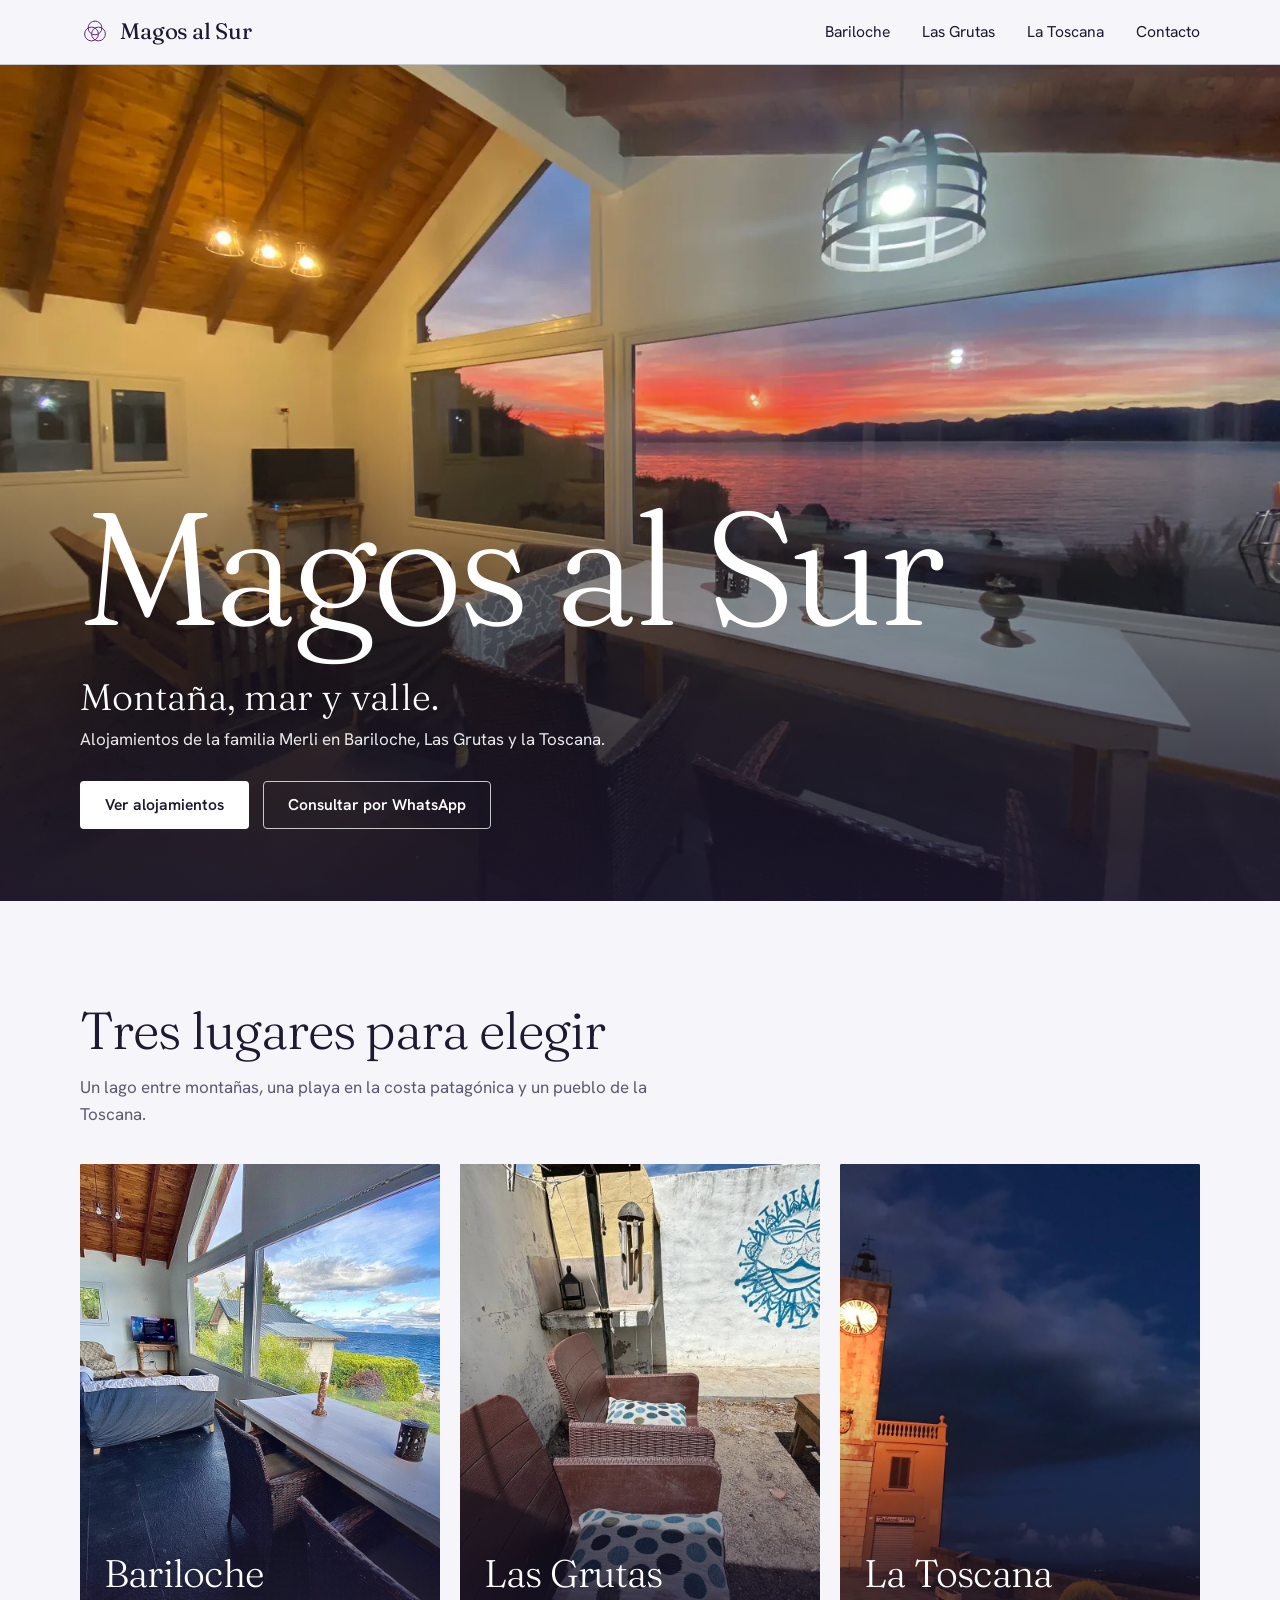
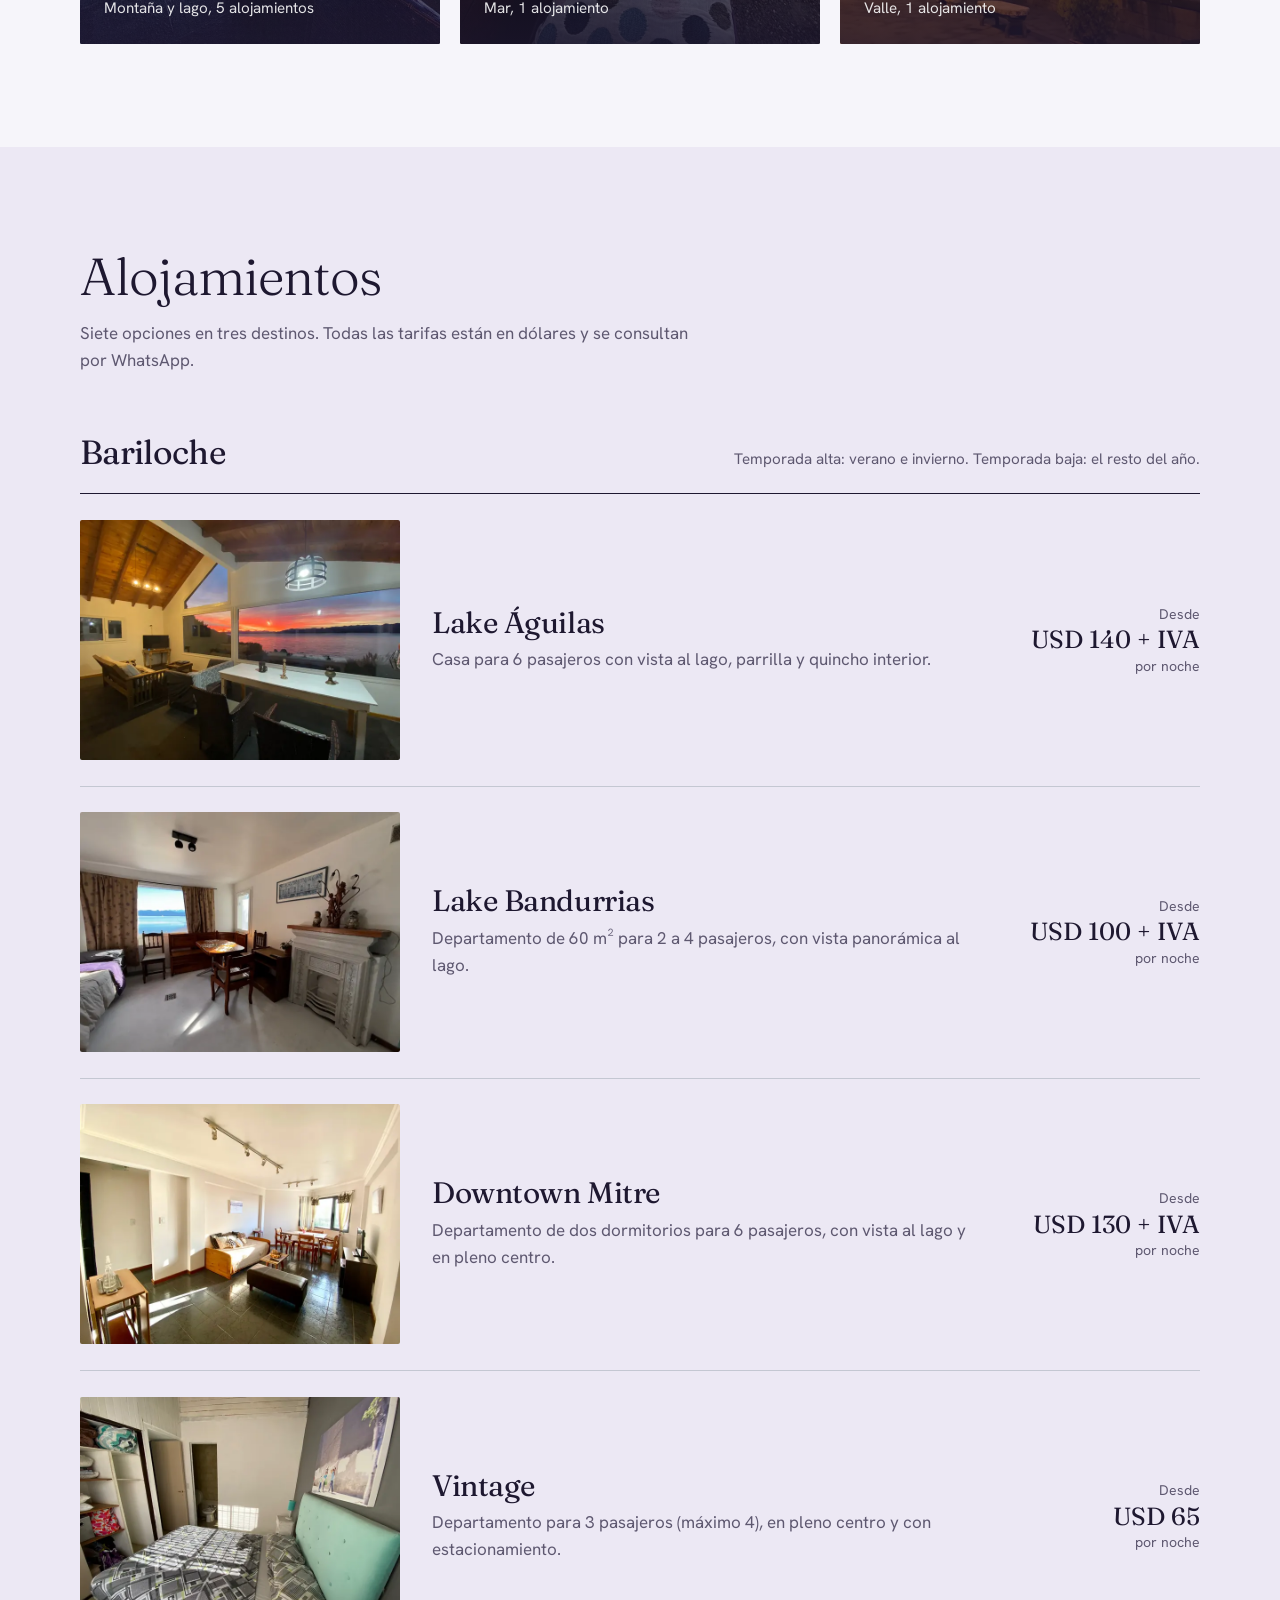
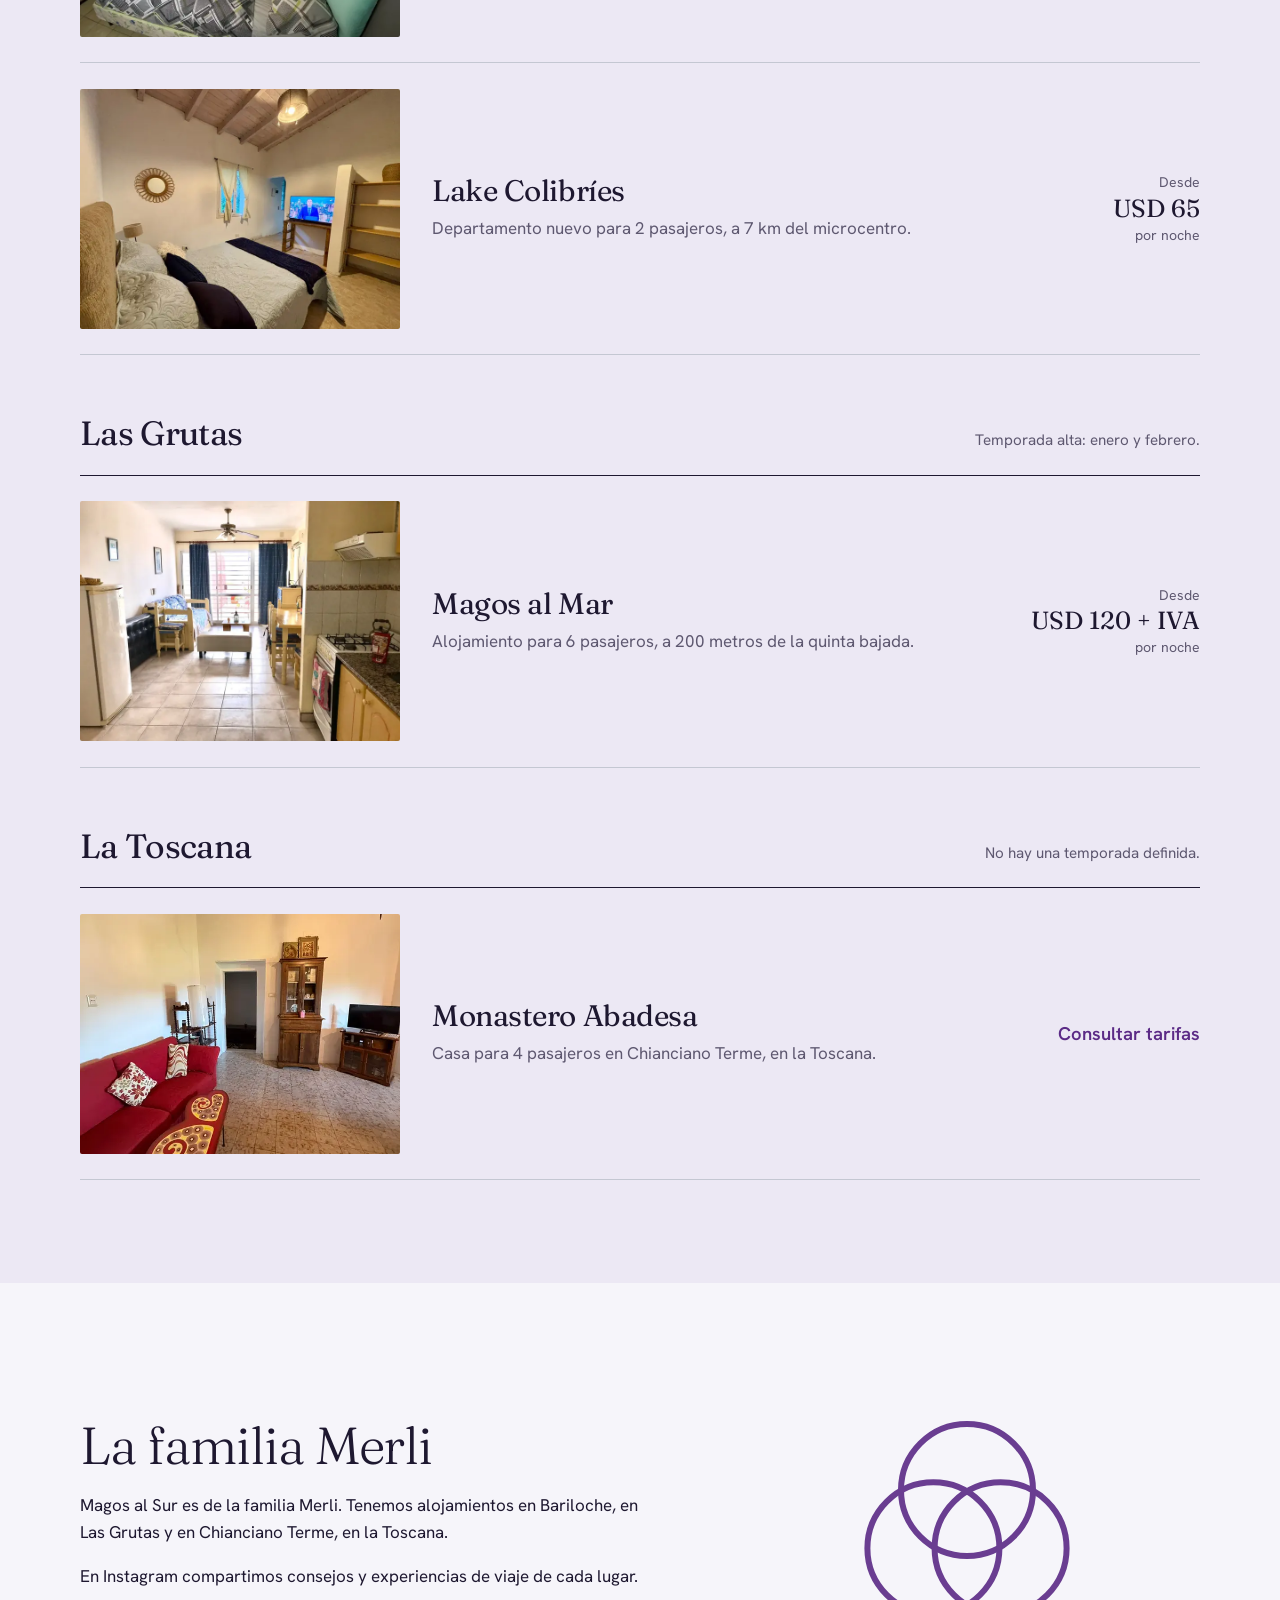
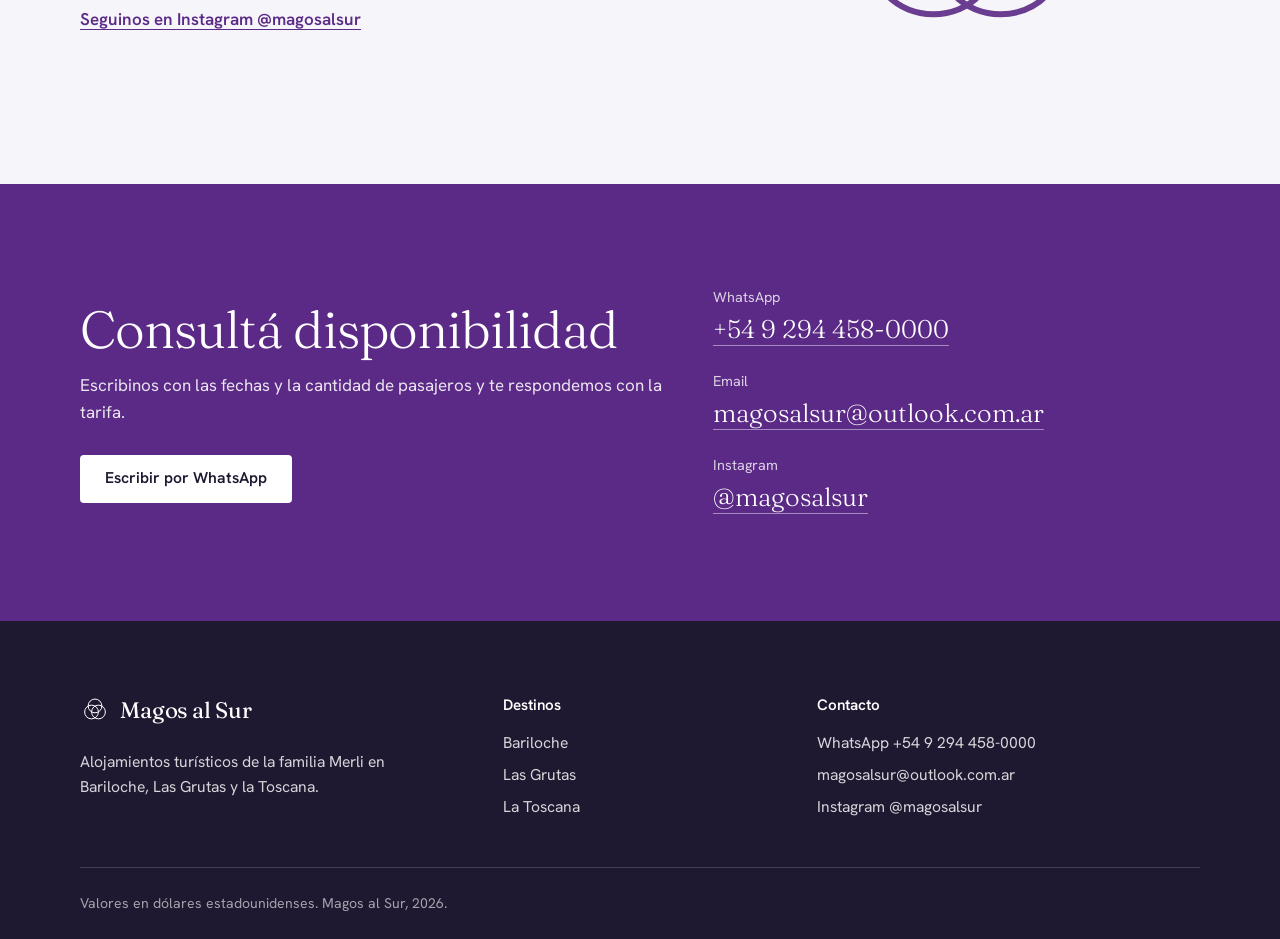
==== index.html @ 8225b398 "Datos" ====
<!doctype html>
<html lang="es-AR">
<head>
<meta charset="utf-8">
<meta name="viewport" content="width=device-width, initial-scale=1">
<title>Magos al Sur: alojamientos en Bariloche, Las Grutas y la Toscana</title>
<meta name="description" content="Alojamientos turísticos de la familia Merli en Bariloche, Las Grutas y la Toscana. Montaña, mar y valle.">
<meta property="og:type" content="website">
<meta property="og:locale" content="es_AR">
<meta property="og:site_name" content="Magos al Sur">
<meta property="og:title" content="Magos al Sur: alojamientos en Bariloche, Las Grutas y la Toscana">
<meta property="og:description" content="Alojamientos turísticos de la familia Merli en Bariloche, Las Grutas y la Toscana. Montaña, mar y valle.">
<meta name="theme-color" content="#5B2A86">
<link rel="icon" href="favicon.svg" type="image/svg+xml">
<link rel="preload" href="assets/fonts/fraunces-latin-wght-normal.woff2" as="font" type="font/woff2" crossorigin>
<link rel="preload" href="assets/fonts/hanken-grotesk-latin-wght-normal.woff2" as="font" type="font/woff2" crossorigin>
<link rel="stylesheet" href="styles.css">
<script type="application/ld+json">{"@context": "https://schema.org", "@type": "LodgingBusiness", "name": "Magos al Sur", "description": "Alojamientos turísticos de la familia Merli en Bariloche, Las Grutas y la Toscana.", "email": "magosalsur@outlook.com.ar", "telephone": "+5492944580000", "sameAs": ["https://www.instagram.com/magosalsur/"]}</script>
</head>
<body>
<a class="skip" href="#contenido">Ir al contenido</a>
<header class="site-header">
  <div class="wrap site-header__bar">
    <a class="brand" href="index.html" aria-label="Magos al Sur, inicio"><svg class="ring" width="30" height="30" viewBox="0 0 48 48" fill="none" stroke="currentColor" stroke-width="1.6" aria-hidden="true"><circle cx="24" cy="17.5" r="11"/><circle cx="29.6" cy="27.2" r="11"/><circle cx="18.4" cy="27.2" r="11"/></svg><span>Magos al Sur</span></a>
    <button class="nav-toggle" type="button" aria-expanded="false" aria-controls="menu">Menú</button>
    <nav class="nav" id="menu" aria-label="Principal"><ul><li><a href="bariloche.html">Bariloche</a></li><li><a href="las-grutas.html">Las Grutas</a></li><li><a href="la-toscana.html">La Toscana</a></li><li><a href="index.html#contacto">Contacto</a></li></ul></nav>
  </div>
</header>
<main id="contenido">

<section class="hero" aria-label="Magos al Sur">
  <img src="assets/img/aguilas-2.webp" width="1600" height="1200" alt="Atardecer rojo sobre el lago desde el living de Lake Águilas" class="hero__img" style="object-position:50% 62%" fetchpriority="high" decoding="async">
  <div class="wrap hero__inner">
    <h1 class="hero__title">Magos al Sur</h1>
    <p class="hero__tagline">Montaña, mar y valle.</p>
    <p class="hero__sub">Alojamientos de la familia Merli en Bariloche, Las Grutas y la Toscana.</p>
    <div class="hero__actions">
      <a class="btn btn--light" href="#alojamientos">Ver alojamientos</a>
      <a class="btn btn--outline-light" href="https://wa.me/5492944580000?text=Hola%21%20Quisiera%20consultar%20disponibilidad." rel="noopener">Consultar por WhatsApp</a>
    </div>
  </div>
</section>

<section class="section" id="destinos">
  <div class="wrap">
    <h2>Tres lugares para elegir</h2>
    <p class="section__lede">Un lago entre montañas, una playa en la costa patagónica y un pueblo de la Toscana.</p>
    <div class="places">
        <a class="place" href="bariloche.html">
          <img src="assets/img/aguilas-1.webp" width="1600" height="1200" alt="Living de Lake Águilas con ventanal sobre el lago Nahuel Huapi" class="place__img" style="object-position:50% 50%" loading="lazy" decoding="async">
          <span class="place__body">
            <span class="place__name">Bariloche</span>
            <span class="place__tag">Montaña y lago, 5 alojamientos</span>
          </span>
        </a>
        <a class="place" href="las-grutas.html">
          <img src="assets/img/grutas-5.webp" width="1600" height="1200" alt="Patio con sillones, bancos de madera y un sol pintado en la pared" class="place__img" style="object-position:50% 40%" loading="lazy" decoding="async">
          <span class="place__body">
            <span class="place__name">Las Grutas</span>
            <span class="place__tag">Mar, 1 alojamiento</span>
          </span>
        </a>
        <a class="place" href="la-toscana.html">
          <img src="assets/img/monastero-2.webp" width="1600" height="1200" alt="Torre del reloj iluminada al anochecer en Chianciano Terme" class="place__img" style="object-position:50% 45%" loading="lazy" decoding="async">
          <span class="place__body">
            <span class="place__name">La Toscana</span>
            <span class="place__tag">Valle, 1 alojamiento</span>
          </span>
        </a>
    </div>
  </div>
</section>

<section class="section section--tint" id="alojamientos">
  <div class="wrap">
    <h2>Alojamientos</h2>
    <p class="section__lede">Siete opciones en tres destinos. Todas las tarifas están en dólares y se consultan por WhatsApp.</p>
    
      <div class="group">
        <div class="group__head">
          <h3><a href="bariloche.html">Bariloche</a></h3>
          <p>Temporada alta: verano e invierno. Temporada baja: el resto del año.</p>
        </div>
        <div class="stays">
        <a class="stay" href="alojamientos/lake-aguilas.html">
          <span class="stay__media"><img src="assets/img/aguilas-2-sm.webp" width="720" height="540" alt="Atardecer rojo sobre el lago visto desde el living" class="stay__img" style="object-position:50% 55%" loading="lazy" decoding="async"></span>
          <span class="stay__text">
            <span class="stay__name">Lake Águilas</span>
            <span class="stay__summary">Casa para 6 pasajeros con vista al lago, parrilla y quincho interior.</span>
          </span>
          <span class="stay__price"><span class="stay__from">Desde</span><span class="stay__amount">USD 140 + IVA</span><span class="stay__unit">por noche</span></span>
        </a>
        <a class="stay" href="alojamientos/lake-bandurrias.html">
          <span class="stay__media"><img src="assets/img/bandurrias-2-sm.webp" width="720" height="540" alt="Living con vista al lago, banco esquinero, mesa y hogar" class="stay__img" style="object-position:50% 50%" loading="lazy" decoding="async"></span>
          <span class="stay__text">
            <span class="stay__name">Lake Bandurrias</span>
            <span class="stay__summary">Departamento de 60 m² para 2 a 4 pasajeros, con vista panorámica al lago.</span>
          </span>
          <span class="stay__price"><span class="stay__from">Desde</span><span class="stay__amount">USD 100 + IVA</span><span class="stay__unit">por noche</span></span>
        </a>
        <a class="stay" href="alojamientos/downtown-mitre.html">
          <span class="stay__media"><img src="assets/img/mitre-1-sm.webp" width="720" height="540" alt="Living comedor luminoso con sillón cama y mesa con sillas" class="stay__img" style="object-position:50% 55%" loading="lazy" decoding="async"></span>
          <span class="stay__text">
            <span class="stay__name">Downtown Mitre</span>
            <span class="stay__summary">Departamento de dos dormitorios para 6 pasajeros, con vista al lago y en pleno centro.</span>
          </span>
          <span class="stay__price"><span class="stay__from">Desde</span><span class="stay__amount">USD 130 + IVA</span><span class="stay__unit">por noche</span></span>
        </a>
        <a class="stay" href="alojamientos/vintage.html">
          <span class="stay__media"><img src="assets/img/vintage-2-sm.webp" width="720" height="540" alt="Dormitorio matrimonial con cabecera verde agua" class="stay__img" style="object-position:50% 55%" loading="lazy" decoding="async"></span>
          <span class="stay__text">
            <span class="stay__name">Vintage</span>
            <span class="stay__summary">Departamento para 3 pasajeros (máximo 4), en pleno centro y con estacionamiento.</span>
          </span>
          <span class="stay__price"><span class="stay__from">Desde</span><span class="stay__amount">USD 65</span><span class="stay__unit">por noche</span></span>
        </a>
        <a class="stay" href="alojamientos/lake-colibries.html">
          <span class="stay__media"><img src="assets/img/colibries-1-sm.webp" width="720" height="540" alt="Dormitorio con cama doble, televisor y estantes" class="stay__img" style="object-position:50% 55%" loading="lazy" decoding="async"></span>
          <span class="stay__text">
            <span class="stay__name">Lake Colibríes</span>
            <span class="stay__summary">Departamento nuevo para 2 pasajeros, a 7 km del microcentro.</span>
          </span>
          <span class="stay__price"><span class="stay__from">Desde</span><span class="stay__amount">USD 65</span><span class="stay__unit">por noche</span></span>
        </a>
        </div>
      </div>
      <div class="group">
        <div class="group__head">
          <h3><a href="las-grutas.html">Las Grutas</a></h3>
          <p>Temporada alta: enero y febrero.</p>
        </div>
        <div class="stays">
        <a class="stay" href="alojamientos/magos-al-mar.html">
          <span class="stay__media"><img src="assets/img/grutas-1-sm.webp" width="720" height="540" alt="Cocina comedor y living con ventanal y ventilador de techo" class="stay__img" style="object-position:50% 55%" loading="lazy" decoding="async"></span>
          <span class="stay__text">
            <span class="stay__name">Magos al Mar</span>
            <span class="stay__summary">Alojamiento para 6 pasajeros, a 200 metros de la quinta bajada.</span>
          </span>
          <span class="stay__price"><span class="stay__from">Desde</span><span class="stay__amount">USD 120 + IVA</span><span class="stay__unit">por noche</span></span>
        </a>
        </div>
      </div>
      <div class="group">
        <div class="group__head">
          <h3><a href="la-toscana.html">La Toscana</a></h3>
          <p>No hay una temporada definida.</p>
        </div>
        <div class="stays">
        <a class="stay" href="alojamientos/monastero-abadesa.html">
          <span class="stay__media"><img src="assets/img/monastero-3-sm.webp" width="540" height="720" alt="Living con vigas de madera y sillón rojo" class="stay__img" style="object-position:50% 55%" loading="lazy" decoding="async"></span>
          <span class="stay__text">
            <span class="stay__name">Monastero Abadesa</span>
            <span class="stay__summary">Casa para 4 pasajeros en Chianciano Terme, en la Toscana.</span>
          </span>
          <span class="stay__price"><span class="stay__amount stay__amount--ask">Consultar tarifas</span></span>
        </a>
        </div>
      </div>
  </div>
</section>

<section class="section" id="familia">
  <div class="wrap family">
    <div>
      <h2>La familia Merli</h2>
      <p>Magos al Sur es de la familia Merli. Tenemos alojamientos en Bariloche, en Las Grutas y en Chianciano Terme, en la Toscana.</p>
      <p>En Instagram compartimos consejos y experiencias de viaje de cada lugar.</p>
      <p><a class="link" href="https://www.instagram.com/magosalsur/" rel="noopener" target="_blank">Seguinos en Instagram @magosalsur</a></p>
    </div>
    <div class="family__mark"><svg class="ring" width="220" height="220" viewBox="0 0 48 48" fill="none" stroke="currentColor" stroke-width="1.6" aria-hidden="true"><circle cx="24" cy="17.5" r="11"/><circle cx="29.6" cy="27.2" r="11"/><circle cx="18.4" cy="27.2" r="11"/></svg></div>
  </div>
</section>

<section class="section section--violet" id="contacto">
  <div class="wrap contact">
    <div>
      <h2>Consultá disponibilidad</h2>
      <p class="section__lede">Escribinos con las fechas y la cantidad de pasajeros y te respondemos con la tarifa.</p>
      <a class="btn btn--light" href="https://wa.me/5492944580000?text=Hola%21%20Quisiera%20consultar%20disponibilidad." rel="noopener">Escribir por WhatsApp</a>
    </div>
    <dl class="contact__list">
      <div><dt>WhatsApp</dt><dd><a href="https://wa.me/5492944580000?text=Hola%21%20Quisiera%20hacer%20una%20consulta." rel="noopener">+54 9 294 458-0000</a></dd></div>
      <div><dt>Email</dt><dd><a href="mailto:magosalsur@outlook.com.ar">magosalsur@outlook.com.ar</a></dd></div>
      <div><dt>Instagram</dt><dd><a href="https://www.instagram.com/magosalsur/" rel="noopener" target="_blank">@magosalsur</a></dd></div>
    </dl>
  </div>
</section>

</main>
<footer class="site-footer">
  <div class="wrap site-footer__grid">
    <div class="site-footer__brand">
      <span class="brand brand--footer"><svg class="ring" width="30" height="30" viewBox="0 0 48 48" fill="none" stroke="currentColor" stroke-width="1.6" aria-hidden="true"><circle cx="24" cy="17.5" r="11"/><circle cx="29.6" cy="27.2" r="11"/><circle cx="18.4" cy="27.2" r="11"/></svg><span>Magos al Sur</span></span>
      <p>Alojamientos turísticos de la familia Merli en Bariloche, Las Grutas y la Toscana.</p>
    </div>
    <div>
      <h2 class="site-footer__title">Destinos</h2>
      <ul class="plain"><li><a href="bariloche.html">Bariloche</a></li><li><a href="las-grutas.html">Las Grutas</a></li><li><a href="la-toscana.html">La Toscana</a></li></ul>
    </div>
    <div>
      <h2 class="site-footer__title">Contacto</h2>
      <ul class="plain">
        <li><a href="https://wa.me/5492944580000?text=Hola%21%20Quisiera%20hacer%20una%20consulta." rel="noopener">WhatsApp +54 9 294 458-0000</a></li>
        <li><a href="mailto:magosalsur@outlook.com.ar">magosalsur@outlook.com.ar</a></li>
        <li><a href="https://www.instagram.com/magosalsur/" rel="noopener" target="_blank">Instagram @magosalsur</a></li>
      </ul>
    </div>
  </div>
  <div class="wrap"><p class="site-footer__legal">Valores en dólares estadounidenses. Magos al Sur, 2026.</p></div>
</footer>
<script src="script.js" defer></script>
</body>
</html>
---- styles.css ----
/* Magos al Sur — estilos
   Un solo lugar para cambiar la marca: las variables de :root. */

@font-face {
  font-family: "Fraunces";
  src: url("assets/fonts/fraunces-latin-wght-normal.woff2") format("woff2");
  font-weight: 100 900;
  font-style: normal;
  font-display: swap;
}
@font-face {
  font-family: "Hanken Grotesk";
  src: url("assets/fonts/hanken-grotesk-latin-wght-normal.woff2") format("woff2");
  font-weight: 100 900;
  font-style: normal;
  font-display: swap;
}

:root {
  --paper: #f6f5fa;
  --ink: #1e1830;
  --muted: #5e5870;
  --violet: #5b2a86;
  --violet-deep: #43206a;
  --silver: #c4c7d2;
  --lilac: #ece8f4;

  --serif: "Fraunces", Georgia, "Times New Roman", serif;
  --sans: "Hanken Grotesk", system-ui, -apple-system, "Segoe UI", sans-serif;

  --gutter: clamp(1.25rem, 4vw, 3rem);
  --max: 76rem;
  --header: 4rem;
}

*, *::before, *::after { box-sizing: border-box; }
html { scroll-behavior: smooth; -webkit-text-size-adjust: 100%; }
body {
  margin: 0;
  background: var(--paper);
  color: var(--ink);
  font-family: var(--sans);
  font-size: 1.0625rem;
  line-height: 1.6;
  -webkit-font-smoothing: antialiased;
}
img { display: block; max-width: 100%; height: auto; }
a { color: inherit; }
ul { margin: 0; padding: 0; }
:focus-visible { outline: 3px solid var(--violet); outline-offset: 3px; }
.section--violet :focus-visible, .hero :focus-visible, .site-footer :focus-visible { outline-color: #fff; }

.wrap { width: 100%; max-width: var(--max); margin-inline: auto; padding-inline: var(--gutter); }
.skip { position: absolute; left: -999px; top: 0; background: var(--ink); color: #fff; padding: .75rem 1rem; z-index: 100; }
.skip:focus { left: 0; }
.plain { list-style: none; }

/* ------------------------------------------------------------ cabecera */
.site-header {
  position: sticky; top: 0; z-index: 20;
  background: var(--paper);
  border-bottom: 1px solid var(--silver);
}
.site-header__bar { height: var(--header); display: flex; align-items: center; justify-content: space-between; gap: 1.5rem; }
.brand {
  display: inline-flex; align-items: center; gap: .65rem;
  color: var(--violet); text-decoration: none;
  font-family: var(--serif); font-size: 1.4rem; font-weight: 400; letter-spacing: -.01em;
}
.brand span { color: var(--ink); }
.brand--footer { color: #fff; }
.brand--footer span { color: #fff; }
.nav ul { list-style: none; display: flex; gap: 2rem; }
.nav a { text-decoration: none; font-size: .98rem; padding-block: .4rem; border-bottom: 2px solid transparent; }
.nav a:hover { border-bottom-color: var(--violet); }
.nav a[aria-current="page"] { border-bottom-color: var(--violet); }
.nav-toggle {
  display: none; font: inherit; font-size: .95rem; font-weight: 600;
  background: none; border: 1.5px solid var(--ink); color: var(--ink);
  padding: .4rem .9rem; border-radius: 4px; cursor: pointer;
}

/* ------------------------------------------------------------- botones */
.btn {
  display: inline-flex; align-items: center; justify-content: center;
  padding: .85rem 1.5rem; border-radius: 4px;
  font-family: var(--sans); font-size: .98rem; font-weight: 600; line-height: 1.2;
  text-decoration: none; border: 1.5px solid transparent; cursor: pointer; text-align: center;
}
.btn--primary { background: var(--violet); color: #fff; }
.btn--primary:hover { background: var(--violet-deep); }
.btn--light { background: #fff; color: var(--ink); }
.btn--light:hover { background: var(--lilac); }
.btn--outline-light { border-color: rgba(255, 255, 255, .75); color: #fff; }
.btn--outline-light:hover { background: rgba(255, 255, 255, .14); }
.btn--outline { border-color: var(--ink); color: var(--ink); }
.btn--outline:hover { background: var(--lilac); }
.btn--block { display: flex; width: 100%; }
.link { color: var(--violet); font-weight: 600; text-underline-offset: .25em; }
.link:hover { color: var(--violet-deep); }

/* ---------------------------------------------------------------- hero */
.hero { position: relative; height: calc(100svh - var(--header)); min-height: 34rem; max-height: 58rem; background: var(--ink); overflow: hidden; }
.hero__img { position: absolute; inset: 0; width: 100%; height: 100%; object-fit: cover; }
.hero::after { content: ""; position: absolute; inset: 0; background: linear-gradient(to top, rgba(30, 24, 48, .82) 0%, rgba(30, 24, 48, .35) 38%, rgba(30, 24, 48, 0) 65%); }
.hero__inner { position: relative; z-index: 1; height: 100%; display: flex; flex-direction: column; justify-content: flex-end; padding-bottom: clamp(2rem, 6vw, 4.5rem); color: #fff; }
.hero__title { margin: 0; font-family: var(--serif); font-weight: 300; font-size: clamp(3.4rem, 12.5vw, 10.5rem); line-height: .9; letter-spacing: -.035em; }
.hero__tagline { margin: 2.25rem 0 .5rem; font-family: var(--serif); font-weight: 300; font-size: clamp(1.45rem, 3.2vw, 2.3rem); line-height: 1.15; }
.hero__sub { margin: 0; max-width: 34rem; color: rgba(255, 255, 255, .9); }
.hero__actions { display: flex; flex-wrap: wrap; gap: .85rem; margin-top: 1.75rem; }

/* ------------------------------------------------------------ secciones */
.section { padding-block: clamp(3.5rem, 8vw, 6.5rem); }
.section--tight { padding-block: clamp(2.25rem, 5vw, 3.75rem); }
.section--tint { background: var(--lilac); }
.section--violet { background: var(--violet); color: #fff; }
h1, h2, h3 { font-family: var(--serif); font-weight: 300; letter-spacing: -.02em; }
.section h2, .detail h2, .aside h2 { margin: 0 0 1rem; font-size: clamp(2rem, 4.5vw, 3.25rem); line-height: 1.05; }
.section__lede { max-width: 38rem; margin: 0 0 1.75rem; color: var(--muted); }
.section--violet .section__lede { color: rgba(255, 255, 255, .88); }

/* -------------------------------------------------------------- lugares */
.places { display: grid; grid-template-columns: repeat(3, 1fr); gap: 1.25rem; margin-top: 2.25rem; }
.place { position: relative; display: block; aspect-ratio: 3 / 4; overflow: hidden; border-radius: 2px; color: #fff; text-decoration: none; background: var(--ink); isolation: isolate; }
.place__img { position: absolute; inset: 0; width: 100%; height: 100%; object-fit: cover; }
.place::after { content: ""; position: absolute; inset: 0; z-index: 0; background: linear-gradient(to top, rgba(30, 24, 48, .8) 0%, rgba(30, 24, 48, 0) 55%); }
.place__body { position: absolute; z-index: 1; left: 0; right: 0; bottom: 0; padding: 1.5rem; display: grid; gap: .15rem; }
.place__name { font-family: var(--serif); font-size: clamp(1.75rem, 3vw, 2.4rem); font-weight: 300; letter-spacing: -.02em; line-height: 1.05; }
.place__tag { font-size: .95rem; color: rgba(255, 255, 255, .88); }
.place:hover .place__name { text-decoration: underline; text-underline-offset: .18em; text-decoration-thickness: 1px; }

/* --------------------------------------------------------- alojamientos */
.group { margin-top: 3.25rem; }
.group__head { display: flex; flex-wrap: wrap; align-items: baseline; justify-content: space-between; gap: .35rem 1.5rem; padding-bottom: .85rem; border-bottom: 1.5px solid var(--ink); }
.group__head h3 { margin: 0; font-size: clamp(1.6rem, 3vw, 2.1rem); font-weight: 400; }
.group__head h3 a { text-decoration: none; }
.group__head h3 a:hover { text-decoration: underline; text-underline-offset: .2em; }
.group__head p { margin: 0; color: var(--muted); font-size: .95rem; }

.stays > .stay { border-bottom: 1px solid var(--silver); }
.stay { display: grid; grid-template-columns: minmax(0, 20rem) minmax(0, 1fr) auto; gap: 2rem; align-items: center; padding-block: 1.6rem; text-decoration: none; }
.stay__media { display: block; overflow: hidden; border-radius: 2px; }
.stay__img { width: 100%; aspect-ratio: 4 / 3; object-fit: cover; }
.stay__text { display: grid; gap: .45rem; }
.stay__name { font-family: var(--serif); font-size: clamp(1.45rem, 2.6vw, 1.85rem); font-weight: 400; letter-spacing: -.015em; line-height: 1.1; }
.stay:hover .stay__name { color: var(--violet); text-decoration: underline; text-underline-offset: .18em; text-decoration-thickness: 1px; }
.stay__summary { color: var(--muted); max-width: 34rem; }
.stay__price { display: grid; justify-items: end; text-align: right; min-width: 9.5rem; }
.stay__from, .stay__unit { font-size: .88rem; color: var(--muted); }
.stay__amount { font-family: var(--serif); font-size: 1.55rem; font-weight: 400; line-height: 1.2; }
.stay__amount--ask { font-size: 1.15rem; font-family: var(--sans); font-weight: 600; color: var(--violet); }

/* ------------------------------------------------------------- familia */
.family { display: grid; grid-template-columns: minmax(0, 1.3fr) minmax(0, 1fr); gap: 3rem; align-items: center; }
.family h2 { margin-bottom: 1.25rem; }
.family p { max-width: 36rem; margin: 0 0 1rem; }
.family__mark { color: var(--violet); justify-self: center; opacity: .9; }
.family__mark .ring { stroke-width: 1; width: min(18rem, 60vw); height: auto; }

/* ------------------------------------------------------------ contacto */
.contact { display: grid; grid-template-columns: minmax(0, 1.2fr) minmax(0, 1fr); gap: 3rem; align-items: center; }
.contact h2 { margin-bottom: 1rem; }
.contact__list { margin: 0; display: grid; gap: 1.25rem; }
.contact__list dt { font-size: .9rem; color: rgba(255, 255, 255, .78); }
.contact__list dd { margin: 0; font-family: var(--serif); font-size: clamp(1.25rem, 2.4vw, 1.6rem); font-weight: 300; overflow-wrap: anywhere; }
.contact__list a { text-decoration: none; border-bottom: 1px solid rgba(255, 255, 255, .45); }
.contact__list a:hover { border-bottom-color: #fff; }

/* ------------------------------------------------------- páginas internas */
.page-head { padding-top: clamp(2rem, 5vw, 3.5rem); padding-bottom: clamp(1.75rem, 4vw, 2.75rem); }
.crumb { margin: 0 0 1rem; font-size: .95rem; }
.crumb a { color: var(--violet); font-weight: 600; text-underline-offset: .2em; }
.page-head h1 { margin: 0; font-size: clamp(2.6rem, 7vw, 5rem); line-height: 1; letter-spacing: -.03em; }
.page-head__lede { max-width: 40rem; margin: 1.1rem 0 0; font-size: 1.2rem; color: var(--muted); }
.page-head__note { margin: .75rem 0 0; font-size: .95rem; color: var(--muted); }

.facts { margin: 2rem 0 0; display: grid; grid-template-columns: repeat(auto-fit, minmax(9.5rem, 1fr)); gap: 1.25rem 2rem; padding-block: 1.25rem; border-block: 1px solid var(--silver); }
.facts dt { font-size: .88rem; color: var(--muted); }
.facts dd { margin: .1rem 0 0; font-family: var(--serif); font-size: 1.25rem; font-weight: 400; line-height: 1.25; }

.hero-photo, .dest-hero { display: block; overflow: hidden; border-radius: 2px; background: var(--ink); }
.hero-photo__img, .dest-hero__img { width: 100%; aspect-ratio: 16 / 8; object-fit: cover; max-height: 72vh; }
.hero-photo { cursor: zoom-in; }

.detail { display: grid; grid-template-columns: minmax(0, 1fr) 22rem; gap: clamp(2rem, 6vw, 5rem); align-items: start; }
.detail__main h2 { font-size: clamp(1.6rem, 3vw, 2.1rem); font-weight: 400; margin: 2.25rem 0 .9rem; }
.detail__main h2:first-child { margin-top: 0; }
.detail__main p { max-width: 38rem; margin: 0 0 1rem; }
.checklist { list-style: none; display: grid; gap: .6rem; max-width: 38rem; }
.checklist li { position: relative; padding-left: 1.6rem; }
.checklist li::before { content: ""; position: absolute; left: 0; top: .6em; width: .7rem; height: .7rem; border: 1.5px solid var(--violet); border-radius: 50%; }

.aside { position: sticky; top: calc(var(--header) + 1.25rem); background: #fff; border: 1px solid var(--silver); border-radius: 4px; padding: 1.6rem; display: grid; gap: .9rem; }
.aside h2 { font-size: 1.7rem !important; font-weight: 400; margin: 0 !important; }
.season h3 { margin: 0 0 .35rem; font-family: var(--sans); font-size: .95rem; font-weight: 600; letter-spacing: 0; color: var(--ink); }
.rates { margin: 0; }
.rate { display: flex; justify-content: space-between; align-items: baseline; gap: 1rem; padding-block: .5rem; border-bottom: 1px solid var(--lilac); }
.rate dt { color: var(--muted); font-size: .95rem; }
.rate dd { margin: 0; font-family: var(--serif); font-size: 1.25rem; font-weight: 400; white-space: nowrap; }
.aside__note { margin: 0; font-size: .9rem; color: var(--muted); }
.aside__ask { margin: 0; color: var(--muted); }

.gallery { columns: 3; column-gap: 1rem; }
.gallery--1 { columns: 1; max-width: 46rem; }
.gallery--2 { columns: 2; }
.gallery a { display: block; margin-bottom: 1rem; break-inside: avoid; overflow: hidden; border-radius: 2px; cursor: zoom-in; }
.gallery img { width: 100%; height: auto; }

/* ------------------------------------------------------------- visor */
.lightbox { border: 0; padding: 0; margin: 0; width: 100vw; height: 100vh; max-width: none; max-height: none; background: transparent; color: #fff; }
.lightbox::backdrop { background: rgba(20, 15, 30, .94); }
.lightbox__stage { position: absolute; inset: 0; display: grid; place-items: center; padding: 3.5rem 4rem; }
.lightbox__img { max-width: 100%; max-height: 100%; object-fit: contain; }
.lightbox__btn { position: absolute; background: rgba(255, 255, 255, .12); color: #fff; border: 0; width: 3rem; height: 3rem; border-radius: 50%; font-size: 1.5rem; line-height: 1; cursor: pointer; display: grid; place-items: center; }
.lightbox__btn:hover { background: rgba(255, 255, 255, .26); }
.lightbox__close { top: 1rem; right: 1rem; }
.lightbox__prev { left: 1rem; top: 50%; transform: translateY(-50%); }
.lightbox__next { right: 1rem; top: 50%; transform: translateY(-50%); }
.lightbox__count { position: absolute; left: 0; right: 0; bottom: 1rem; text-align: center; font-size: .9rem; color: rgba(255, 255, 255, .8); }

/* --------------------------------------------------------------- pie */
.site-footer { background: var(--ink); color: rgba(255, 255, 255, .82); padding-top: clamp(3rem, 6vw, 4.5rem); font-size: .98rem; }
.site-footer__grid { display: grid; grid-template-columns: 1.4fr 1fr 1.4fr; gap: 2.5rem; }
.site-footer__brand p { max-width: 20rem; margin: 1rem 0 0; }
.site-footer__title { margin: 0 0 .8rem; font-family: var(--sans); font-size: .95rem; font-weight: 600; letter-spacing: 0; color: #fff; }
.site-footer .plain { display: grid; gap: .45rem; }
.site-footer a { text-decoration: none; overflow-wrap: anywhere; }
.site-footer a:hover { text-decoration: underline; text-underline-offset: .2em; }
.site-footer__legal { margin: 3rem 0 0; padding-block: 1.5rem; border-top: 1px solid rgba(255, 255, 255, .16); font-size: .88rem; color: rgba(255, 255, 255, .6); }

/* ------------------------------------------------------- responsive */
@media (max-width: 62rem) {
  .gallery { columns: 2; }
  .site-footer__grid { grid-template-columns: 1fr 1fr; }
  .site-footer__brand { grid-column: 1 / -1; }
}
@media (max-width: 52rem) {
  .nav-toggle { display: inline-block; }
  .nav { position: absolute; top: var(--header); left: 0; right: 0; background: var(--paper); border-bottom: 1px solid var(--silver); display: none; }
  .nav.is-open { display: block; }
  .nav ul { flex-direction: column; gap: 0; padding: .5rem var(--gutter) 1rem; }
  .nav a { display: block; padding-block: .75rem; border-bottom: 1px solid var(--lilac); }

  .hero { min-height: 30rem; }
  .places { grid-template-columns: 1fr; }
  .place { aspect-ratio: 4 / 3; }
  .stay { grid-template-columns: 1fr; gap: 1rem; padding-block: 1.5rem; }
  .stay__price { justify-items: start; text-align: left; grid-auto-flow: column; align-items: baseline; gap: .5rem; min-width: 0; }
  .family, .contact { grid-template-columns: 1fr; gap: 2rem; }
  .family__mark { justify-self: start; }
  .detail { grid-template-columns: 1fr; }
  .aside { position: static; }
  .hero-photo__img, .dest-hero__img { aspect-ratio: 4 / 3; }
  .lightbox__stage { padding: 3.5rem 1rem; }
  .lightbox__prev { left: .5rem; }
  .lightbox__next { right: .5rem; }
}
@media (max-width: 36rem) {
  .gallery { columns: 1; }
  .site-footer__grid { grid-template-columns: 1fr; }
}
@media (prefers-reduced-motion: reduce) {
  html { scroll-behavior: auto; }
}
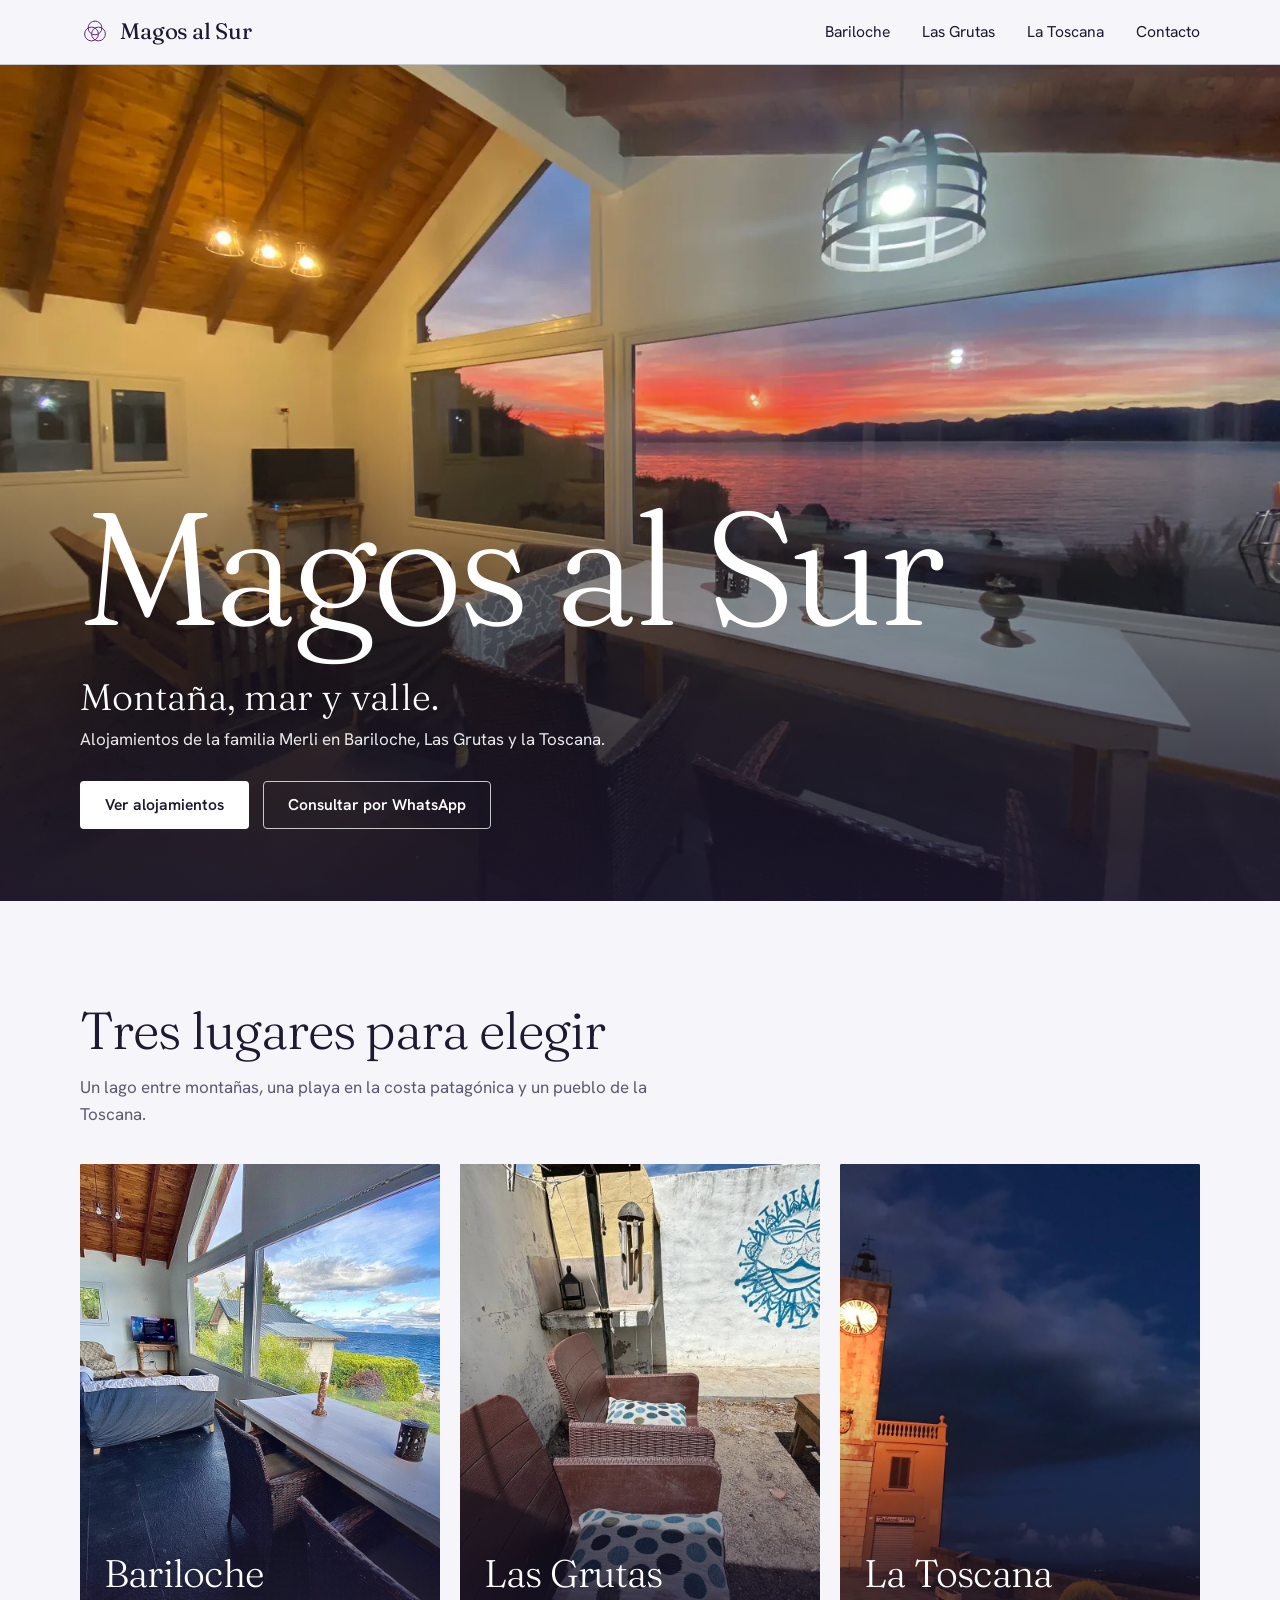
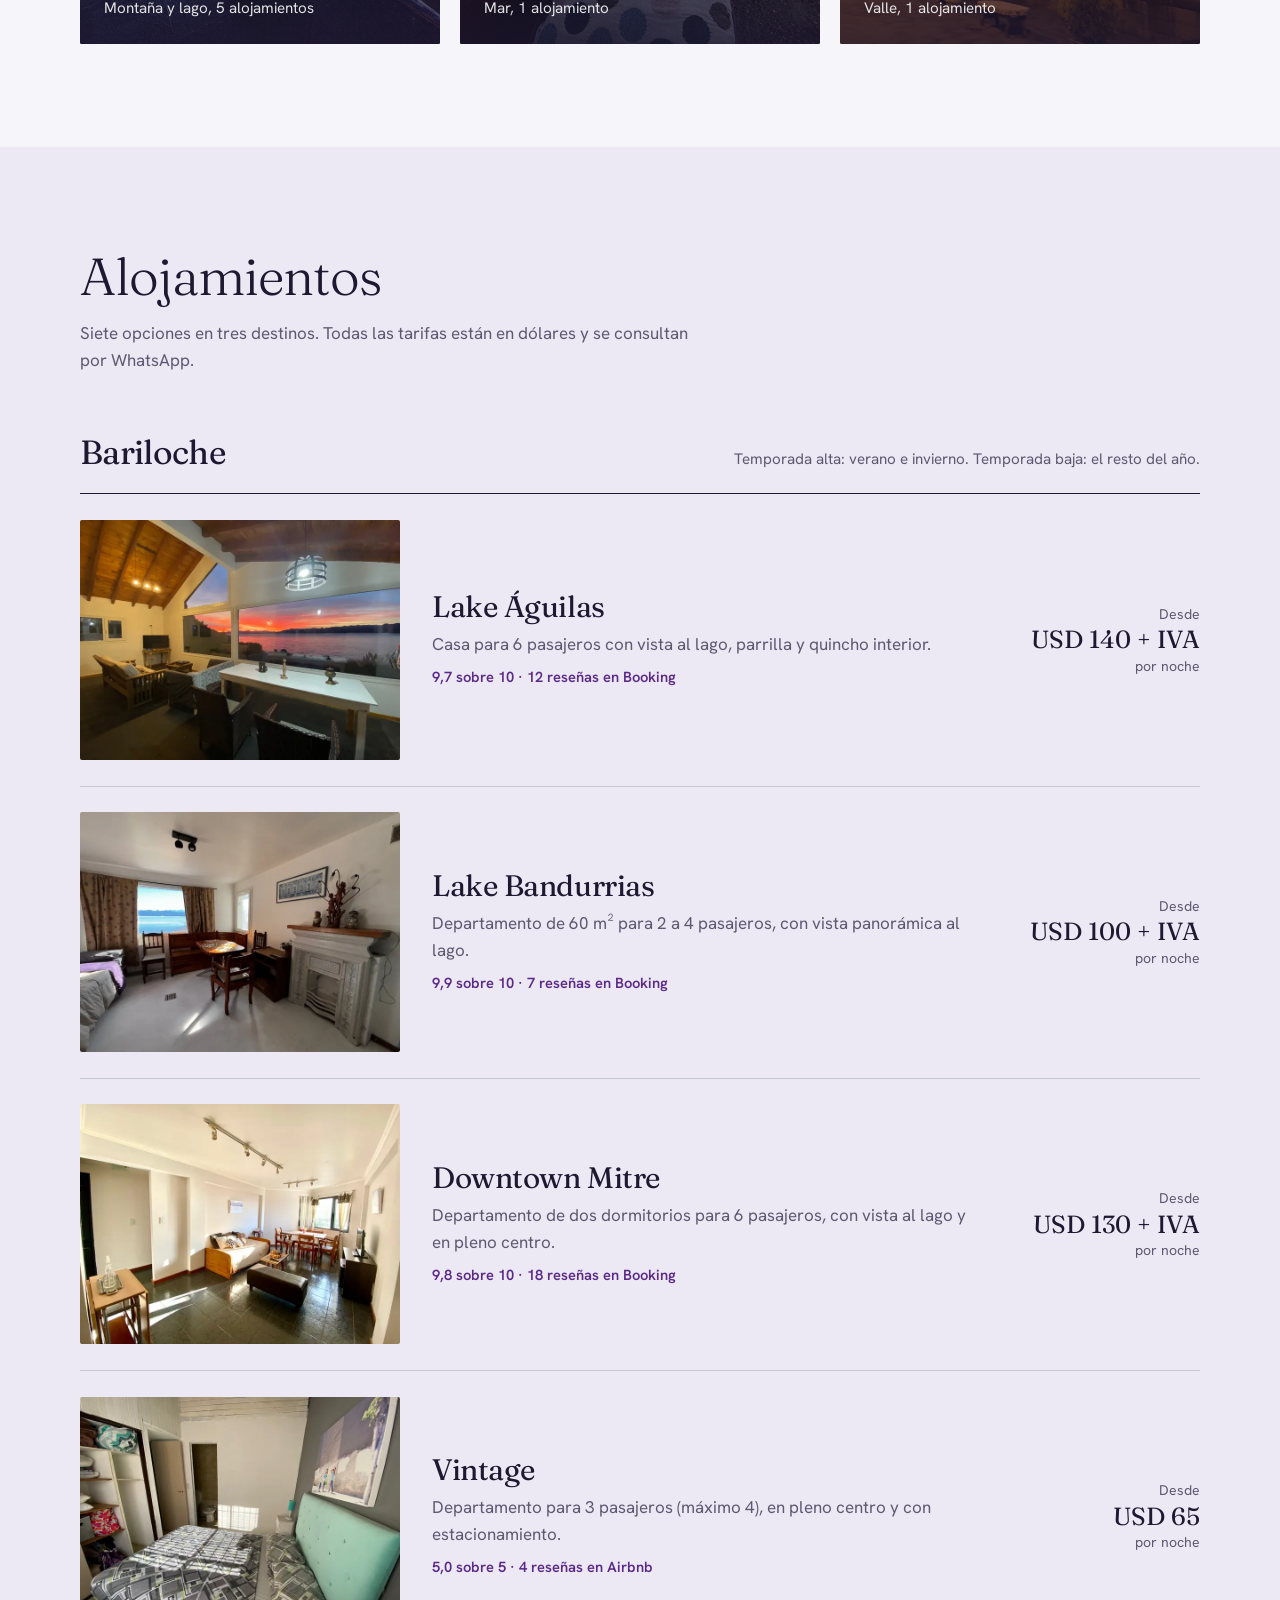
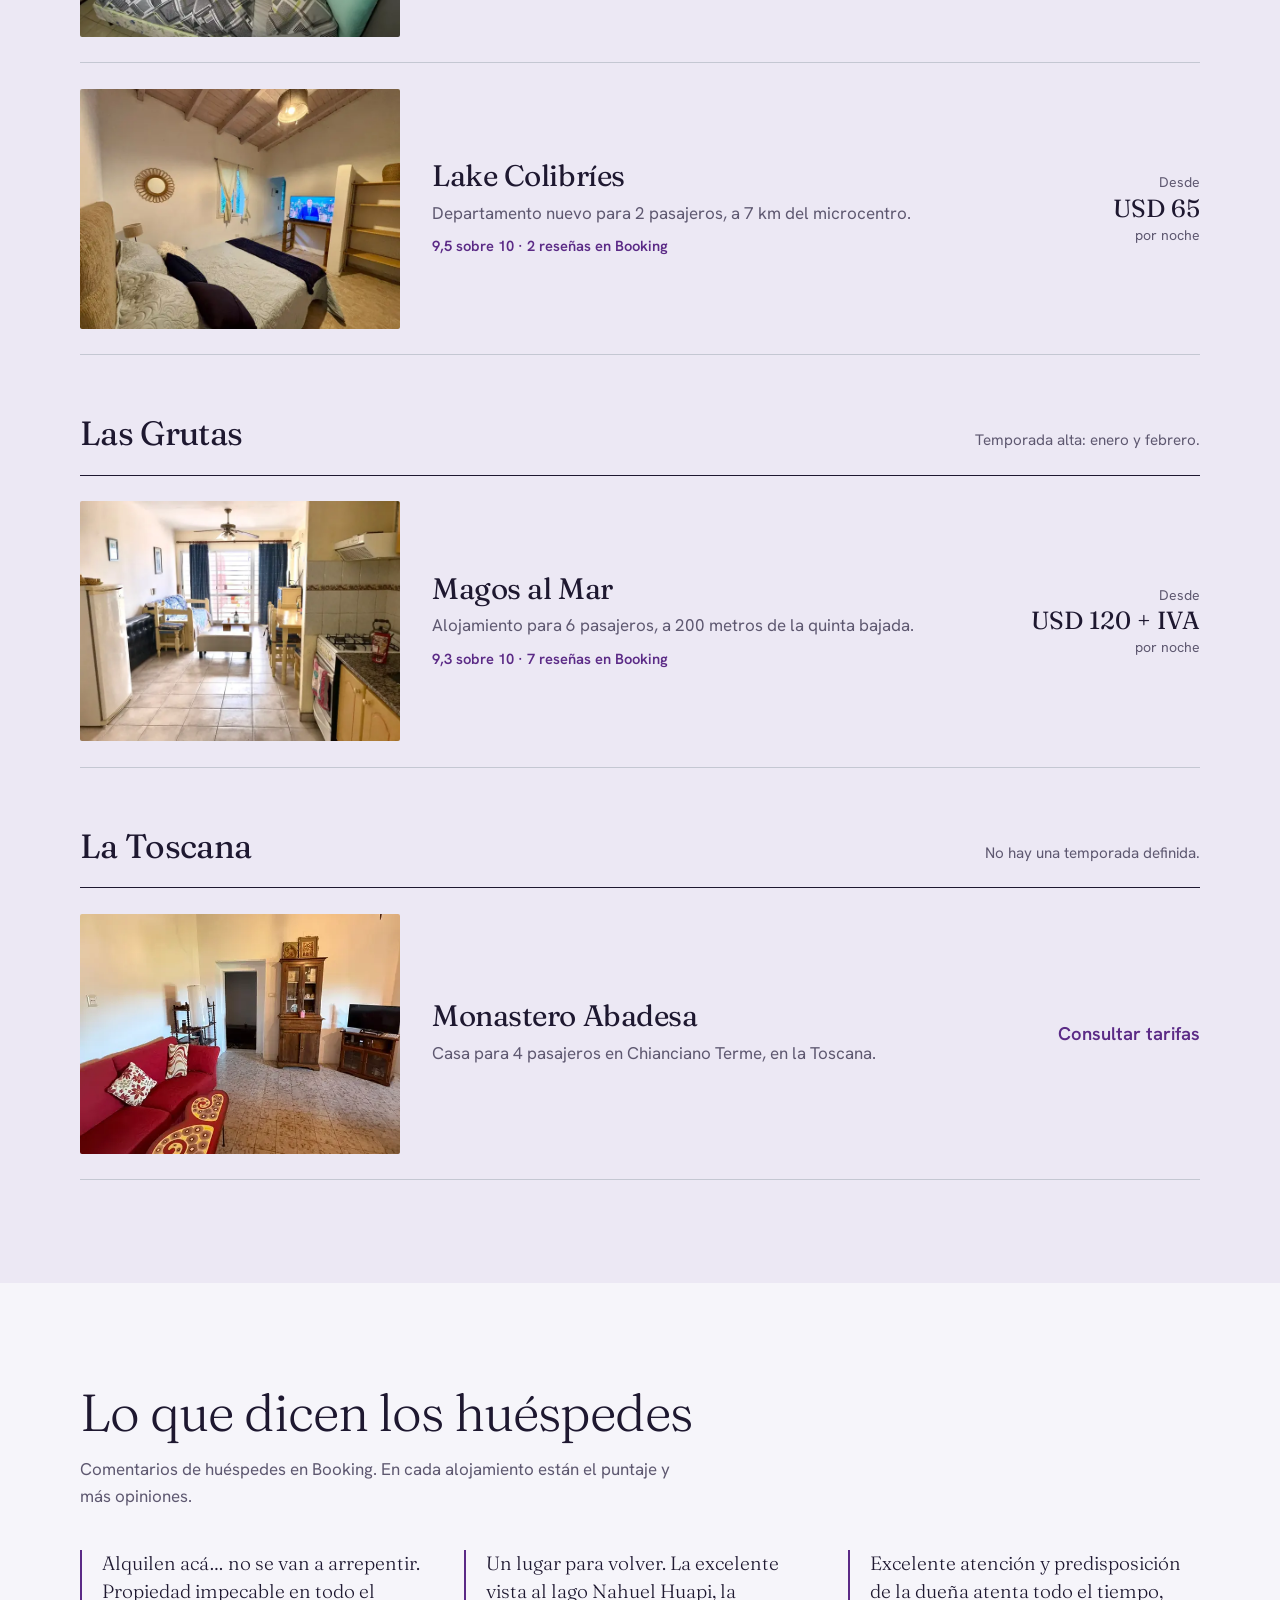
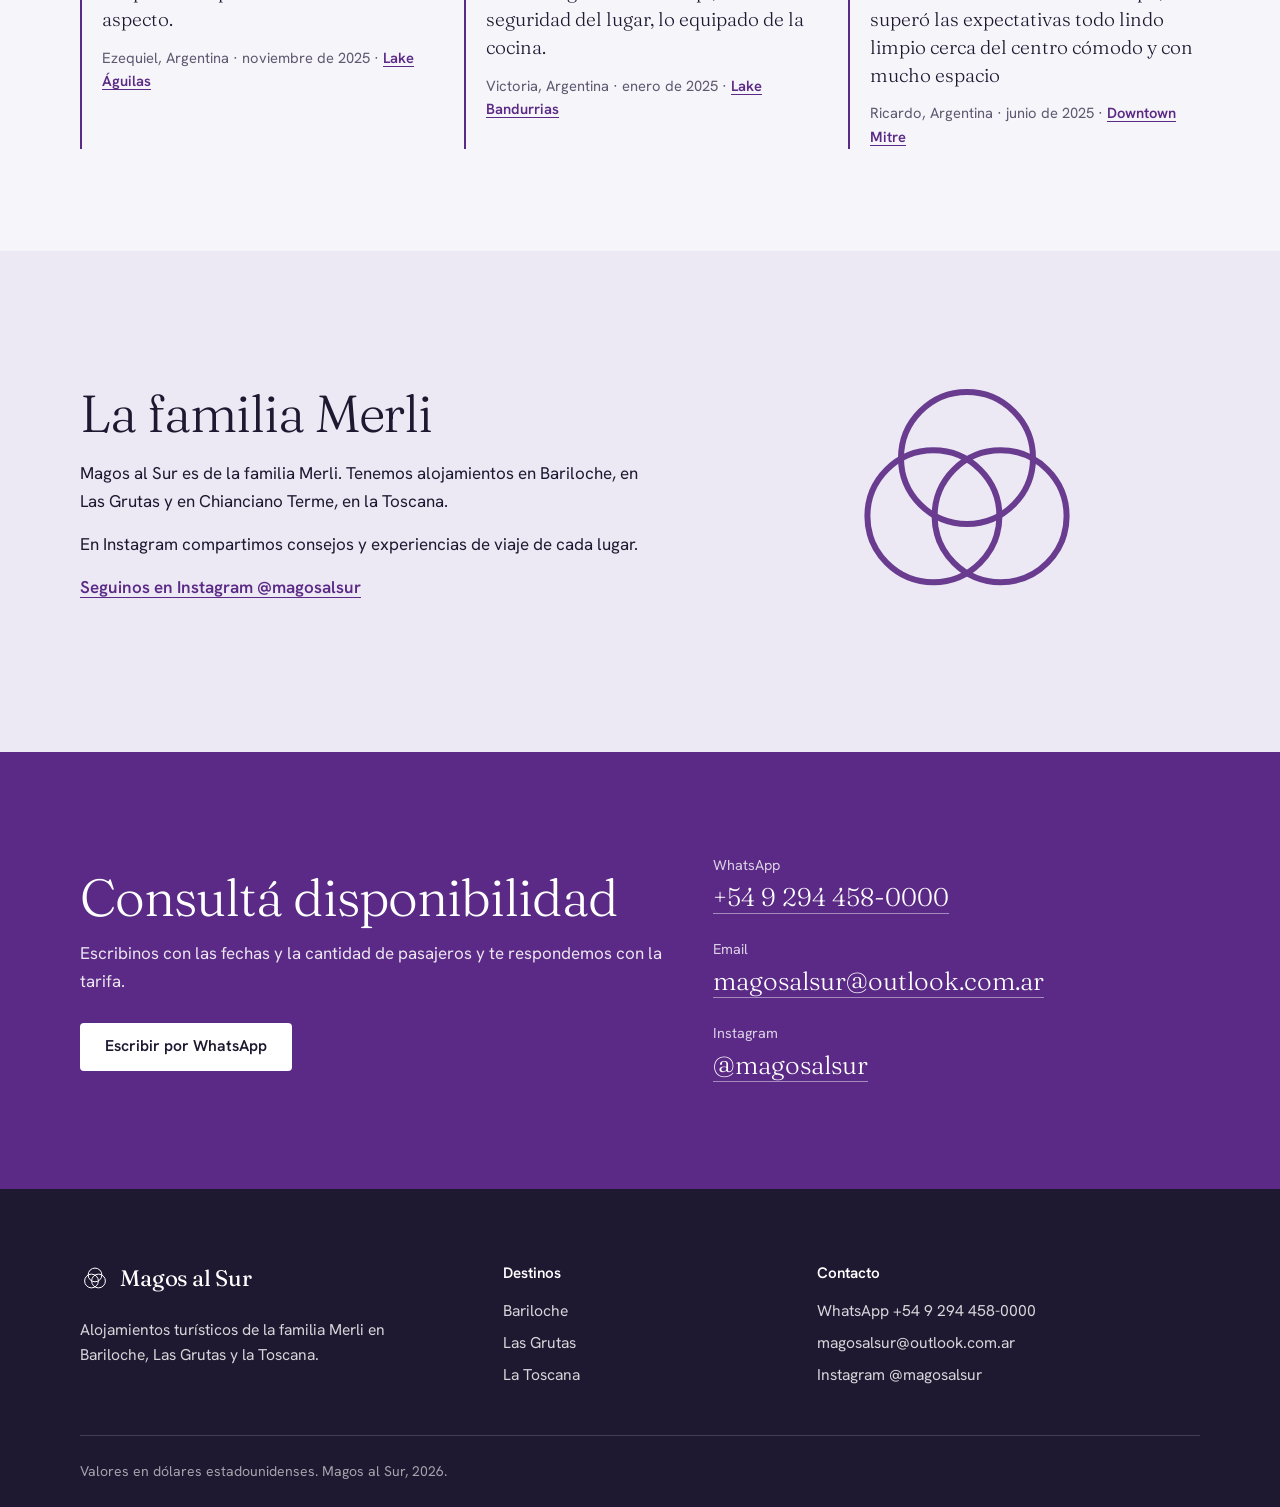
==== commit ac5d9ed0: "Correcciones" ====
--- a/index.html
+++ b/index.html
@@ -87,6 +87,7 @@
           <span class="stay__text">
             <span class="stay__name">Lake Águilas</span>
             <span class="stay__summary">Casa para 6 pasajeros con vista al lago, parrilla y quincho interior.</span>
+            <span class="stay__rating">9,7 sobre 10 · 12 reseñas en Booking</span>
           </span>
           <span class="stay__price"><span class="stay__from">Desde</span><span class="stay__amount">USD 140 + IVA</span><span class="stay__unit">por noche</span></span>
         </a>
@@ -95,6 +96,7 @@
           <span class="stay__text">
             <span class="stay__name">Lake Bandurrias</span>
             <span class="stay__summary">Departamento de 60 m² para 2 a 4 pasajeros, con vista panorámica al lago.</span>
+            <span class="stay__rating">9,9 sobre 10 · 7 reseñas en Booking</span>
           </span>
           <span class="stay__price"><span class="stay__from">Desde</span><span class="stay__amount">USD 100 + IVA</span><span class="stay__unit">por noche</span></span>
         </a>
@@ -103,6 +105,7 @@
           <span class="stay__text">
             <span class="stay__name">Downtown Mitre</span>
             <span class="stay__summary">Departamento de dos dormitorios para 6 pasajeros, con vista al lago y en pleno centro.</span>
+            <span class="stay__rating">9,8 sobre 10 · 18 reseñas en Booking</span>
           </span>
           <span class="stay__price"><span class="stay__from">Desde</span><span class="stay__amount">USD 130 + IVA</span><span class="stay__unit">por noche</span></span>
         </a>
@@ -111,6 +114,7 @@
           <span class="stay__text">
             <span class="stay__name">Vintage</span>
             <span class="stay__summary">Departamento para 3 pasajeros (máximo 4), en pleno centro y con estacionamiento.</span>
+            <span class="stay__rating">5,0 sobre 5 · 4 reseñas en Airbnb</span>
           </span>
           <span class="stay__price"><span class="stay__from">Desde</span><span class="stay__amount">USD 65</span><span class="stay__unit">por noche</span></span>
         </a>
@@ -119,6 +123,7 @@
           <span class="stay__text">
             <span class="stay__name">Lake Colibríes</span>
             <span class="stay__summary">Departamento nuevo para 2 pasajeros, a 7 km del microcentro.</span>
+            <span class="stay__rating">9,5 sobre 10 · 2 reseñas en Booking</span>
           </span>
           <span class="stay__price"><span class="stay__from">Desde</span><span class="stay__amount">USD 65</span><span class="stay__unit">por noche</span></span>
         </a>
@@ -135,6 +140,7 @@
           <span class="stay__text">
             <span class="stay__name">Magos al Mar</span>
             <span class="stay__summary">Alojamiento para 6 pasajeros, a 200 metros de la quinta bajada.</span>
+            <span class="stay__rating">9,3 sobre 10 · 7 reseñas en Booking</span>
           </span>
           <span class="stay__price"><span class="stay__from">Desde</span><span class="stay__amount">USD 120 + IVA</span><span class="stay__unit">por noche</span></span>
         </a>
@@ -151,6 +157,7 @@
           <span class="stay__text">
             <span class="stay__name">Monastero Abadesa</span>
             <span class="stay__summary">Casa para 4 pasajeros en Chianciano Terme, en la Toscana.</span>
+            
           </span>
           <span class="stay__price"><span class="stay__amount stay__amount--ask">Consultar tarifas</span></span>
         </a>
@@ -159,7 +166,16 @@
   </div>
 </section>
 
-<section class="section" id="familia">
+
+<section class="section" id="huespedes" aria-labelledby="huespedes-title">
+  <div class="wrap">
+    <h2 id="huespedes-title">Lo que dicen los huéspedes</h2>
+    <p class="section__lede">Comentarios de huéspedes en Booking. En cada alojamiento están el puntaje y más opiniones.</p>
+    <div class="rv__quotes rv__quotes--home"><figure class="rv__quote"><blockquote><p>Alquilen acá… no se van a arrepentir. Propiedad impecable en todo el aspecto.</p></blockquote><figcaption>Ezequiel, Argentina · noviembre de 2025 · <a href="alojamientos/lake-aguilas.html">Lake Águilas</a></figcaption></figure><figure class="rv__quote"><blockquote><p>Un lugar para volver. La excelente vista al lago Nahuel Huapi, la seguridad del lugar, lo equipado de la cocina.</p></blockquote><figcaption>Victoria, Argentina · enero de 2025 · <a href="alojamientos/lake-bandurrias.html">Lake Bandurrias</a></figcaption></figure><figure class="rv__quote"><blockquote><p>Excelente atención y predisposición de la dueña atenta todo el tiempo, superó las expectativas todo lindo limpio cerca del centro cómodo y con mucho espacio</p></blockquote><figcaption>Ricardo, Argentina · junio de 2025 · <a href="alojamientos/downtown-mitre.html">Downtown Mitre</a></figcaption></figure></div>
+  </div>
+</section>
+
+<section class="section section--tint" id="familia">
   <div class="wrap family">
     <div>
       <h2>La familia Merli</h2>
@@ -206,7 +222,10 @@
       </ul>
     </div>
   </div>
-  <div class="wrap"><p class="site-footer__legal">Valores en dólares estadounidenses. Magos al Sur, 2026.</p></div>
+  <div class="wrap">
+    <p class="site-footer__legal">Valores en dólares estadounidenses. Magos al Sur, 2026.
+      <span class="visits" id="visits" hidden></span></p>
+  </div>
 </footer>
 <script src="script.js" defer></script>
 </body>
--- a/styles.css
+++ b/styles.css
@@ -262,3 +262,27 @@
 @media (prefers-reduced-motion: reduce) {
   html { scroll-behavior: auto; }
 }
+
+/* ------------------------------------------------------------- reseñas */
+.rv { display: grid; grid-template-columns: minmax(0, 18rem) minmax(0, 1fr); gap: 2rem 4rem; align-items: start; padding-block: 1.5rem; border-block: 1px solid var(--silver); }
+.rv__num { margin: 0; font-family: var(--serif); font-size: clamp(3.5rem, 8vw, 5.5rem); font-weight: 300; line-height: 1; letter-spacing: -.03em; }
+.rv__num span { font-size: 1.1rem; letter-spacing: 0; color: var(--muted); font-family: var(--sans); }
+.rv__meta { margin: .5rem 0 .75rem; color: var(--muted); }
+.rv__cats { margin: 0; display: grid; grid-template-columns: repeat(auto-fit, minmax(10rem, 1fr)); gap: 1rem 2rem; }
+.rv__cats dt { font-size: .88rem; color: var(--muted); }
+.rv__cats dd { margin: .1rem 0 0; font-family: var(--serif); font-size: 1.35rem; font-weight: 400; }
+.rv__quotes { display: grid; grid-template-columns: repeat(auto-fit, minmax(17rem, 1fr)); gap: 2rem; margin-top: 2rem; }
+.rv__quote { margin: 0; padding-left: 1.25rem; border-left: 2px solid var(--violet); }
+.rv__quote blockquote { margin: 0; }
+.rv__quote p { margin: 0 0 .75rem; font-family: var(--serif); font-size: 1.2rem; font-weight: 300; line-height: 1.45; }
+.rv__quote figcaption { font-size: .92rem; color: var(--muted); }
+@media (max-width: 52rem) { .rv { grid-template-columns: 1fr; } }
+
+/* ------------------------------------------------------ contador de visitas */
+.visits { display: block; margin-top: .35rem; }
+.visits[hidden] { display: none; }
+
+.rv__note { margin: 1.5rem 0 0; font-size: .9rem; color: var(--muted); }
+.rv__quote figcaption a { color: var(--violet); font-weight: 600; text-underline-offset: .2em; }
+.rv__quotes--home { margin-top: 2.5rem; }
+.stay__rating { font-size: .92rem; font-weight: 600; color: var(--violet); }
